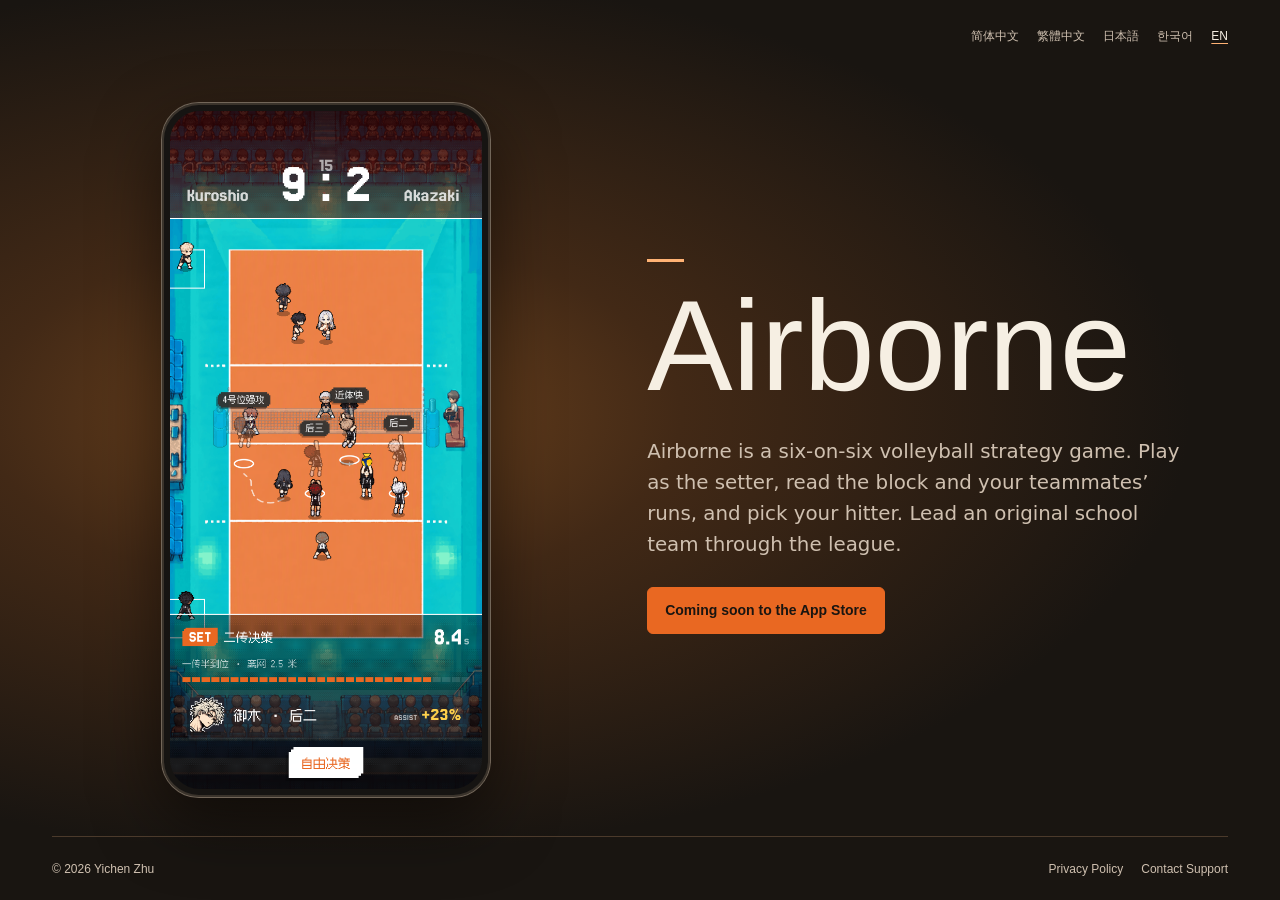
==== index.html @ d008ed87 "Add Airborne landing page" ====
<!doctype html>
<html lang="zh-Hans">
<head>
  <meta charset="utf-8">
  <meta name="viewport" content="width=device-width, initial-scale=1">
  <meta name="theme-color" content="#191511">
  <meta name="description" content="Airborne 是一款六人制排球战术游戏。担任二传，读懂拦网和队友跑位，带领原创校队征战联赛。">
  <meta property="og:type" content="website">
  <meta property="og:title" content="Airborne">
  <meta property="og:description" content="Read the block. Pick your hitter. Lead your team through the league.">
  <meta property="og:url" content="https://easonzz.github.io/Airborne/">
  <meta property="og:image" content="https://easonzz.github.io/Airborne/assets/match.png">
  <meta property="og:image:width" content="1206">
  <meta property="og:image:height" content="2622">
  <title>Airborne · 排球战术游戏</title>
  <link rel="canonical" href="https://easonzz.github.io/Airborne/">
  <link rel="icon" type="image/png" href="./assets/icon.png">
  <link rel="stylesheet" href="./assets/site.css">
  <script src="./assets/site.js" defer></script>
</head>
<body class="landing">
  <div class="site">
    <header class="header">
      <nav class="languages" aria-label="语言" id="language-menu">
        <a href="?lang=zh" lang="zh-Hans" hreflang="zh-Hans" data-lang="zh" aria-current="true">简体中文</a>
        <a href="?lang=zh-hant" lang="zh-Hant" hreflang="zh-Hant" data-lang="zh-hant">繁體中文</a>
        <a href="?lang=ja" lang="ja" hreflang="ja" data-lang="ja">日本語</a>
        <a href="?lang=ko" lang="ko" hreflang="ko" data-lang="ko">한국어</a>
        <a href="?lang=en" lang="en" hreflang="en" data-lang="en">EN</a>
      </nav>
    </header>
    <main class="hero">
      <figure class="device">
        <img src="./assets/match.png" alt="Airborne 实机画面，二传正在为黑汐队选择进攻路线。" width="1206" height="2622" fetchpriority="high">
      </figure>
      <div class="copy">
        <h1>Airborne</h1>
        <p id="intro">Airborne 是一款六人制排球战术游戏。担任二传，读懂拦网和队友跑位，选出这一球的攻手，带领原创校队征战联赛。</p>
        <button class="store" id="store" type="button" disabled>即将登陆 App Store</button>
      </div>
    </main>
    <footer class="footer">
      <small>© 2026 Yichen Zhu</small>
      <nav aria-label="隐私政策和支持" id="footer-menu">
        <a href="./privacy/#zh" id="privacy-link">隐私政策</a>
        <a href="./support/#zh" id="support-link">联系支持</a>
      </nav>
    </footer>
  </div>
</body>
</html>
---- assets/site.css ----
@font-face {
  font-family: "Jersey 25";
  src: url("fonts/jersey-25.woff2") format("woff2");
  font-style: normal;
  font-weight: 400;
  font-display: swap;
}

@font-face {
  font-family: "Fusion Pixel";
  src: url("fonts/fusion-pixel.woff2") format("woff2");
  font-style: normal;
  font-weight: 400;
  font-display: swap;
}

@font-face {
  font-family: "Fusion Pixel JP";
  src: url("fonts/fusion-pixel-ja.woff2") format("woff2");
  font-style: normal;
  font-weight: 400;
  font-display: swap;
}

:root {
  color-scheme: dark;
  --ink: #191511;
  --cream: #f6efe3;
  --muted: #cfc0b0;
  --line: #4b3a2b;
  --orange: #ffb274;
  --game-orange: #e96822;
  font-family: "Helvetica Neue", "PingFang SC", "Hiragino Sans", "Microsoft YaHei", sans-serif;
  background: var(--ink);
  color: var(--cream);
}

* { box-sizing: border-box; }
body { margin: 0; }
a { color: inherit; text-underline-offset: .24em; }
a:focus-visible { outline: 2px solid var(--orange); outline-offset: 4px; }

.landing {
  background:
    radial-gradient(ellipse at 26% 46%, #71451e 0%, #422916 26%, transparent 64%),
    var(--ink);
}

.site {
  width: min(100% - 104px, 1280px);
  min-height: 100svh;
  margin-inline: auto;
  display: grid;
  grid-template-rows: auto 1fr auto;
}

.header {
  display: flex;
  justify-content: flex-end;
  align-items: center;
  min-height: 72px;
}

.languages {
  display: flex;
  align-items: center;
  flex-wrap: wrap;
  justify-content: flex-end;
  gap: 2px 18px;
  font-size: .75rem;
  color: var(--muted);
}

.languages a {
  padding-block: 8px;
  text-decoration: none;
}

.languages a[aria-current],
.languages a:hover {
  color: var(--cream);
  text-decoration: underline;
  text-decoration-color: var(--orange);
}

.hero {
  display: grid;
  grid-template-columns: minmax(290px, .86fr) minmax(0, 1fr);
  gap: clamp(40px, 7vw, 112px);
  align-items: center;
  width: min(100%, 1090px);
  margin-inline: auto;
  padding-block: 20px 28px;
}

.device {
  justify-self: center;
  width: clamp(225px, calc((100svh - 176px) * .46), 330px);
  max-width: 100%;
  margin: 0;
  padding: 8px;
  border: 1px solid #726659;
  border-radius: 11.5% / 5.4%;
  background: #161412;
  box-shadow: 0 25px 65px #0008, inset 0 0 0 2px #3a332b;
}

.device img {
  display: block;
  width: 100%;
  height: auto;
  border-radius: 9.5% / 4.35%;
}

.copy {
  min-width: 0;
  padding-bottom: 7px;
}

.copy::before {
  display: block;
  width: 37px;
  height: 3px;
  margin-bottom: clamp(17px, 2.4vw, 31px);
  background: var(--orange);
  content: "";
}

.copy h1 {
  margin: 0;
  font-family: "Jersey 25", sans-serif;
  font-size: clamp(72px, 10vw, 146px);
  font-weight: 400;
  line-height: .85;
}

.copy p {
  max-width: 31em;
  margin: clamp(20px, 3vw, 36px) 0 27px;
  font-family: "Fusion Pixel", system-ui, sans-serif;
  font-size: clamp(17px, 1.55vw, 20px);
  line-height: 1.55;
  color: var(--muted);
  text-wrap: pretty;
}

.copy p:lang(ja) { font-family: "Fusion Pixel JP", system-ui, sans-serif; }
.copy p:lang(en) { font-family: "Jersey 25", system-ui, sans-serif; }
.copy p:lang(ko) { word-break: keep-all; }

.store {
  display: inline-flex;
  min-height: 47px;
  align-items: center;
  justify-content: center;
  padding: 9px 17px;
  border: 1px solid var(--game-orange);
  border-radius: 6px;
  color: #191511;
  background: var(--game-orange);
  font-family: inherit;
  font-size: .875rem;
  font-weight: 600;
  line-height: 1.35;
}

.store-badge { display: inline-block; }
.store-badge img { display: block; height: 47px; width: auto; }

.footer {
  display: flex;
  justify-content: space-between;
  align-items: center;
  gap: 12px;
  min-height: 64px;
  border-top: 1px solid var(--line);
  color: var(--muted);
  font-size: .75rem;
}

.footer small { font-size: inherit; }
.footer nav { display: flex; flex-wrap: wrap; gap: 18px; }
.footer a { text-decoration: none; padding-block: 8px; }
.footer a:hover { color: var(--cream); text-decoration: underline; }

@media (max-width: 800px) {
  .landing {
    background:
      radial-gradient(ellipse at 50% 32%, #71451e 0%, #422916 27%, transparent 66%),
      var(--ink);
  }
  .site { width: calc(100% - 42px); }
  .header { min-height: 50px; }
  .hero {
    grid-template-columns: 1fr;
    justify-items: center;
    align-content: center;
    gap: 24px;
    padding-block: 8px 24px;
  }
  .device {
    width: clamp(158px, calc((100svh - 446px) * .46), 231px);
    padding: 6px;
  }
  .copy { text-align: center; padding-bottom: 0; }
  .copy::before { width: 25px; height: 2px; margin: 0 auto 12px; }
  .copy h1 { font-size: clamp(66px, 15vw, 100px); }
  .copy p { max-width: 24em; margin: 13px auto 17px; }
  .footer { min-height: 52px; }
}

@media (max-width: 360px) {
  .site { width: calc(100% - 30px); }
  .languages { column-gap: 11px; }
  .footer nav { gap: 9px; }
}
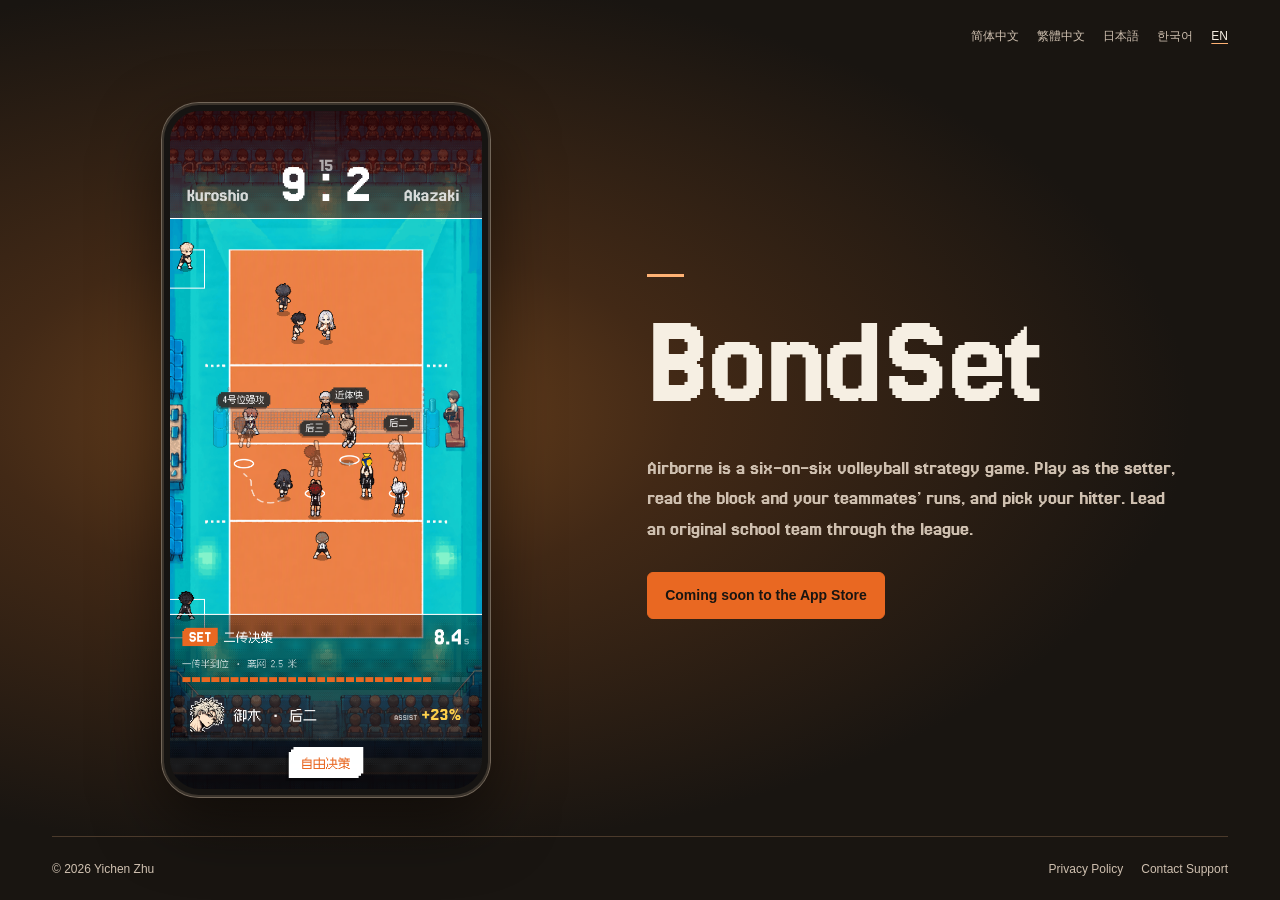
==== commit c8211fac: "Rename website and README to BondSet" ====
--- a/index.html
+++ b/index.html
@@ -4,15 +4,15 @@
   <meta charset="utf-8">
   <meta name="viewport" content="width=device-width, initial-scale=1">
   <meta name="theme-color" content="#191511">
-  <meta name="description" content="Airborne 是一款六人制排球战术游戏。担任二传，读懂拦网和队友跑位，带领原创校队征战联赛。">
+  <meta name="description" content="BondSet 是一款六人制排球战术游戏。担任二传，读懂拦网和队友跑位，带领原创校队征战联赛。">
   <meta property="og:type" content="website">
-  <meta property="og:title" content="Airborne">
+  <meta property="og:title" content="BondSet">
   <meta property="og:description" content="Read the block. Pick your hitter. Lead your team through the league.">
   <meta property="og:url" content="https://easonzz.github.io/Airborne/">
   <meta property="og:image" content="https://easonzz.github.io/Airborne/assets/match.png">
   <meta property="og:image:width" content="1206">
   <meta property="og:image:height" content="2622">
-  <title>Airborne · 排球战术游戏</title>
+  <title>BondSet · 排球战术游戏</title>
   <link rel="canonical" href="https://easonzz.github.io/Airborne/">
   <link rel="icon" type="image/png" href="./assets/icon.png">
   <link rel="stylesheet" href="./assets/site.css">
@@ -31,11 +31,11 @@
     </header>
     <main class="hero">
       <figure class="device">
-        <img src="./assets/match.png" alt="Airborne 实机画面，二传正在为黑汐队选择进攻路线。" width="1206" height="2622" fetchpriority="high">
+        <img src="./assets/match.png" alt="BondSet 实机画面，二传正在为黑汐队选择进攻路线。" width="1206" height="2622" fetchpriority="high">
       </figure>
       <div class="copy">
-        <h1>Airborne</h1>
-        <p id="intro">Airborne 是一款六人制排球战术游戏。担任二传，读懂拦网和队友跑位，选出这一球的攻手，带领原创校队征战联赛。</p>
+        <h1>BondSet</h1>
+        <p id="intro">BondSet 是一款六人制排球战术游戏。担任二传，读懂拦网和队友跑位，选出这一球的攻手，带领原创校队征战联赛。</p>
         <button class="store" id="store" type="button" disabled>即将登陆 App Store</button>
       </div>
     </main>
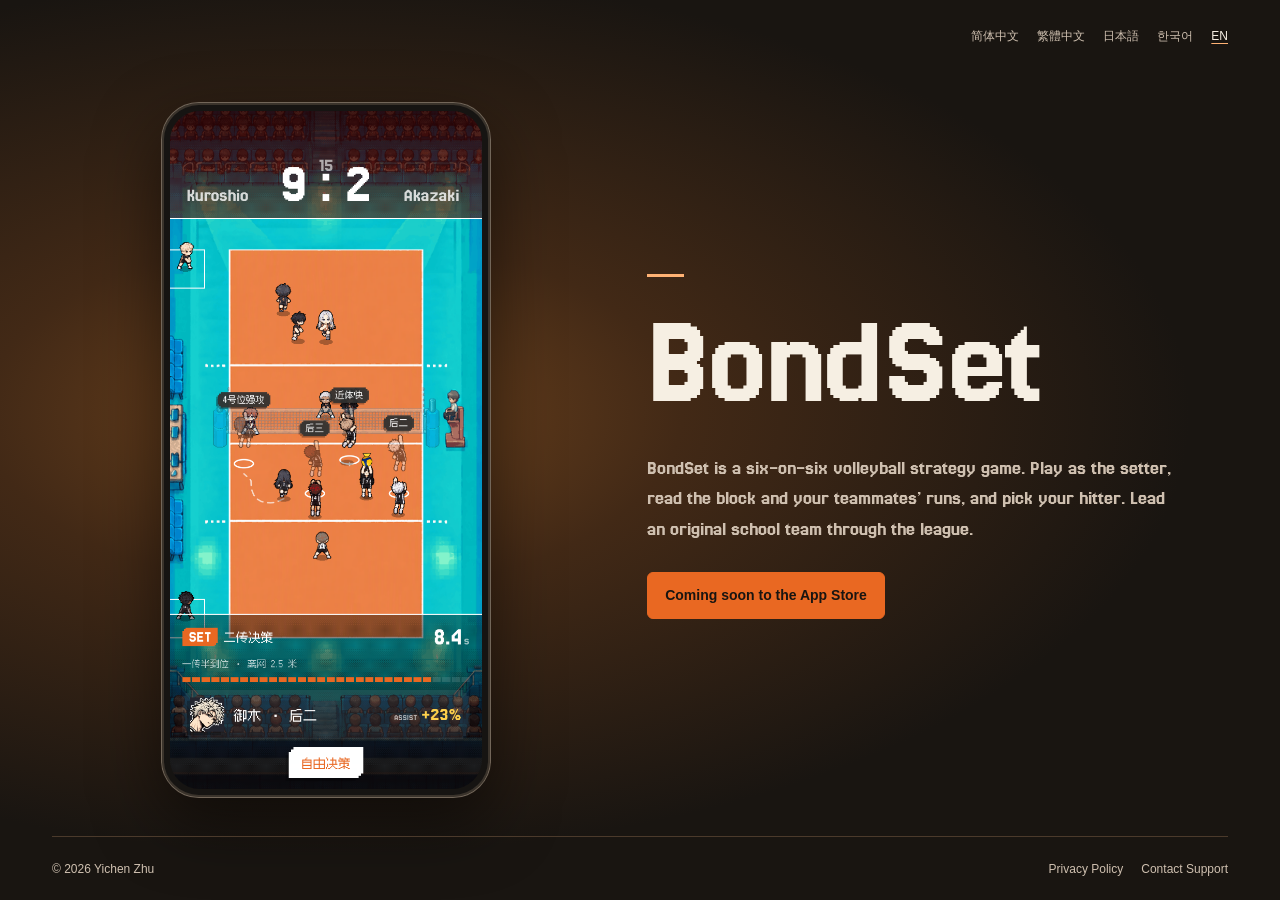
==== commit 0a224019: "Refresh cached BondSet website copy" ====
--- a/index.html
+++ b/index.html
@@ -16,7 +16,7 @@
   <link rel="canonical" href="https://easonzz.github.io/Airborne/">
   <link rel="icon" type="image/png" href="./assets/icon.png">
   <link rel="stylesheet" href="./assets/site.css">
-  <script src="./assets/site.js" defer></script>
+  <script src="./assets/site.js?v=bondset" defer></script>
 </head>
 <body class="landing">
   <div class="site">
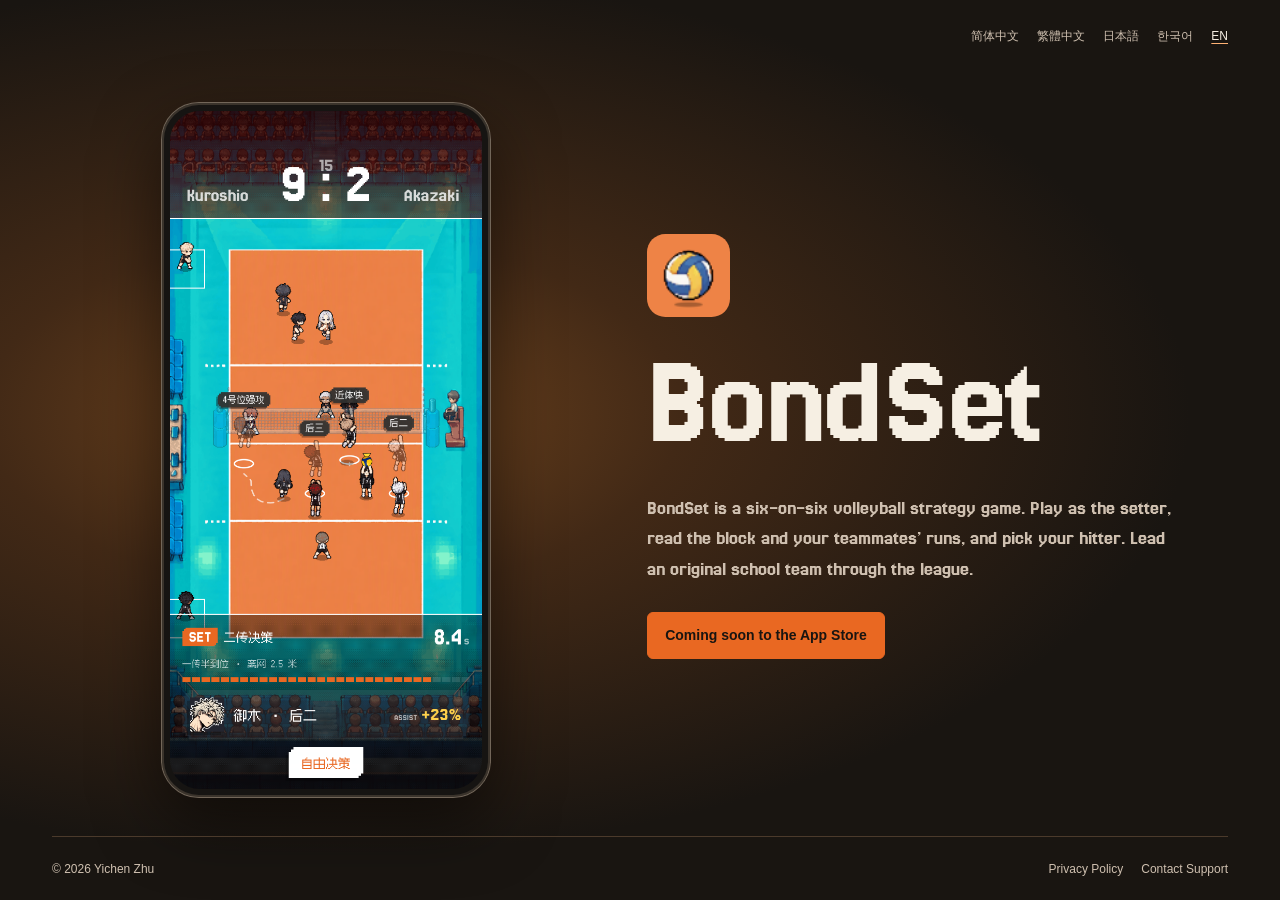
==== commit 8b72d3c4: "同步官网首页应用图标布局" ====
--- a/index.html
+++ b/index.html
@@ -15,7 +15,7 @@
   <title>BondSet · 排球战术游戏</title>
   <link rel="canonical" href="https://easonzz.github.io/Airborne/">
   <link rel="icon" type="image/png" href="./assets/icon.png">
-  <link rel="stylesheet" href="./assets/site.css">
+  <link rel="stylesheet" href="./assets/site.css?v=brand-icon">
   <script src="./assets/site.js?v=bondset" defer></script>
 </head>
 <body class="landing">
@@ -34,7 +34,10 @@
         <img src="./assets/match.png" alt="BondSet 实机画面，二传正在为黑汐队选择进攻路线。" width="1206" height="2622" fetchpriority="high">
       </figure>
       <div class="copy">
-        <h1>BondSet</h1>
+        <div class="brand">
+          <img class="app-icon" src="./assets/icon.png" width="64" height="64" alt="">
+          <h1>BondSet</h1>
+        </div>
         <p id="intro">BondSet 是一款六人制排球战术游戏。担任二传，读懂拦网和队友跑位，选出这一球的攻手，带领原创校队征战联赛。</p>
         <button class="store" id="store" type="button" disabled>即将登陆 App Store</button>
       </div>
--- a/assets/site.css
+++ b/assets/site.css
@@ -117,13 +117,18 @@
   padding-bottom: 7px;
 }
 
-.copy::before {
+.brand {
+  display: flex;
+  flex-direction: column;
+  align-items: flex-start;
+  gap: clamp(17px, 2.4vw, 31px);
+}
+
+.app-icon {
   display: block;
-  width: 37px;
-  height: 3px;
-  margin-bottom: clamp(17px, 2.4vw, 31px);
-  background: var(--orange);
-  content: "";
+  width: clamp(64px, 6.5vw, 92px);
+  height: auto;
+  border-radius: 22%;
 }
 
 .copy h1 {
@@ -203,8 +208,9 @@
     padding: 6px;
   }
   .copy { text-align: center; padding-bottom: 0; }
-  .copy::before { width: 25px; height: 2px; margin: 0 auto 12px; }
-  .copy h1 { font-size: clamp(66px, 15vw, 100px); }
+  .brand { flex-direction: row; align-items: center; justify-content: center; gap: 10px; }
+  .app-icon { width: clamp(36px, 9vw, 56px); }
+  .copy h1 { font-size: clamp(51px, 14vw, 94px); }
   .copy p { max-width: 24em; margin: 13px auto 17px; }
   .footer { min-height: 52px; }
 }
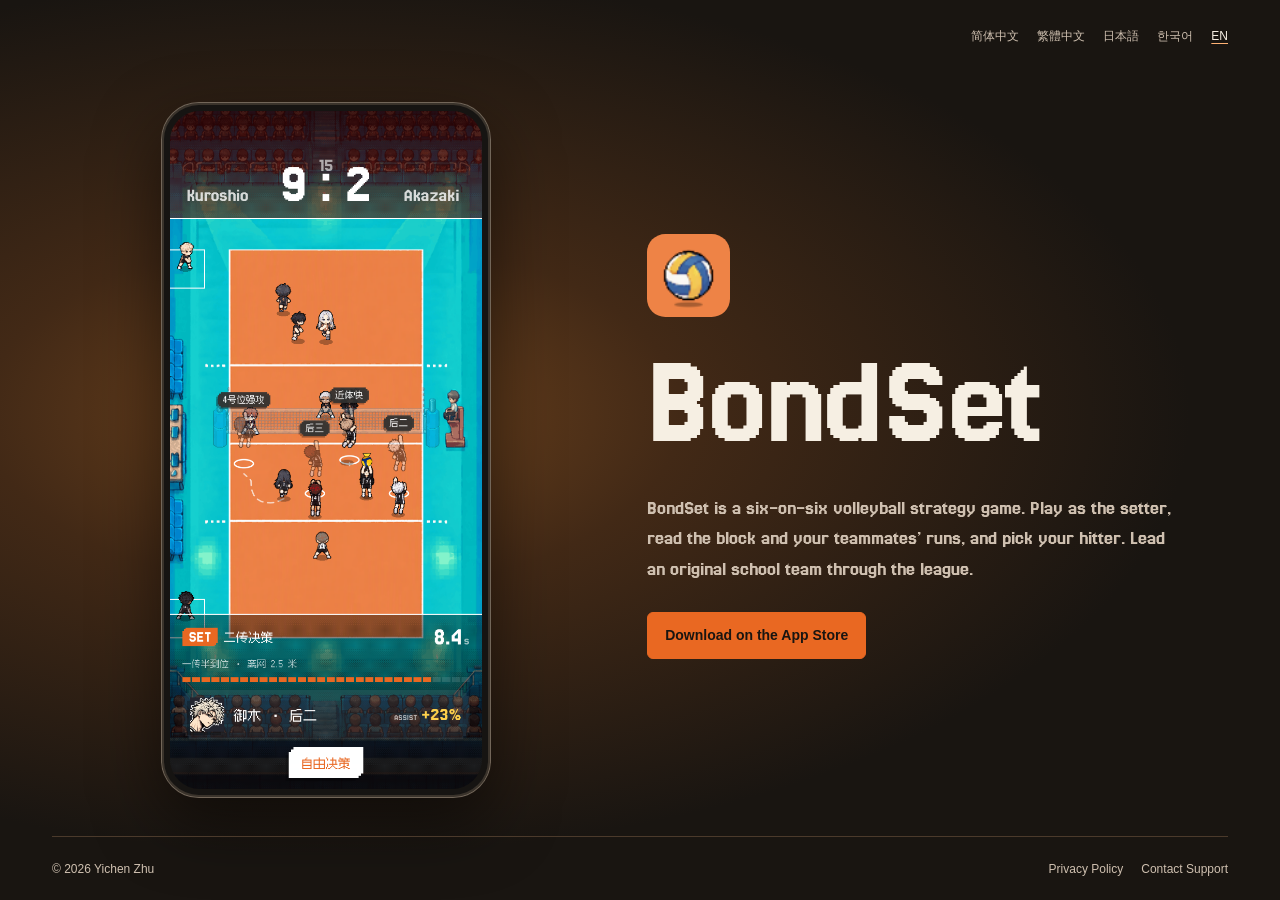
==== commit 1cc8653a: "上线官网五语下载入口并记录AdMob授权验证排查" ====
--- a/index.html
+++ b/index.html
@@ -15,8 +15,8 @@
   <title>BondSet · 排球战术游戏</title>
   <link rel="canonical" href="https://easonzz.github.io/Airborne/">
   <link rel="icon" type="image/png" href="./assets/icon.png">
-  <link rel="stylesheet" href="./assets/site.css?v=brand-icon">
-  <script src="./assets/site.js?v=bondset" defer></script>
+  <link rel="stylesheet" href="./assets/site.css?v=app-store-launch">
+  <script src="./assets/site.js?v=app-store-launch" defer></script>
 </head>
 <body class="landing">
   <div class="site">
@@ -39,7 +39,7 @@
           <h1>BondSet</h1>
         </div>
         <p id="intro">BondSet 是一款六人制排球战术游戏。担任二传，读懂拦网和队友跑位，选出这一球的攻手，带领原创校队征战联赛。</p>
-        <button class="store" id="store" type="button" disabled>即将登陆 App Store</button>
+        <a class="store" id="store" href="https://apps.apple.com/us/app/bondset-trust-on-the-court/id6827380778">前往AppStore下载</a>
       </div>
     </main>
     <footer class="footer">
--- a/assets/site.css
+++ b/assets/site.css
@@ -167,10 +167,8 @@
   font-size: .875rem;
   font-weight: 600;
   line-height: 1.35;
-}
-
-.store-badge { display: inline-block; }
-.store-badge img { display: block; height: 47px; width: auto; }
+  text-decoration: none;
+}
 
 .footer {
   display: flex;
